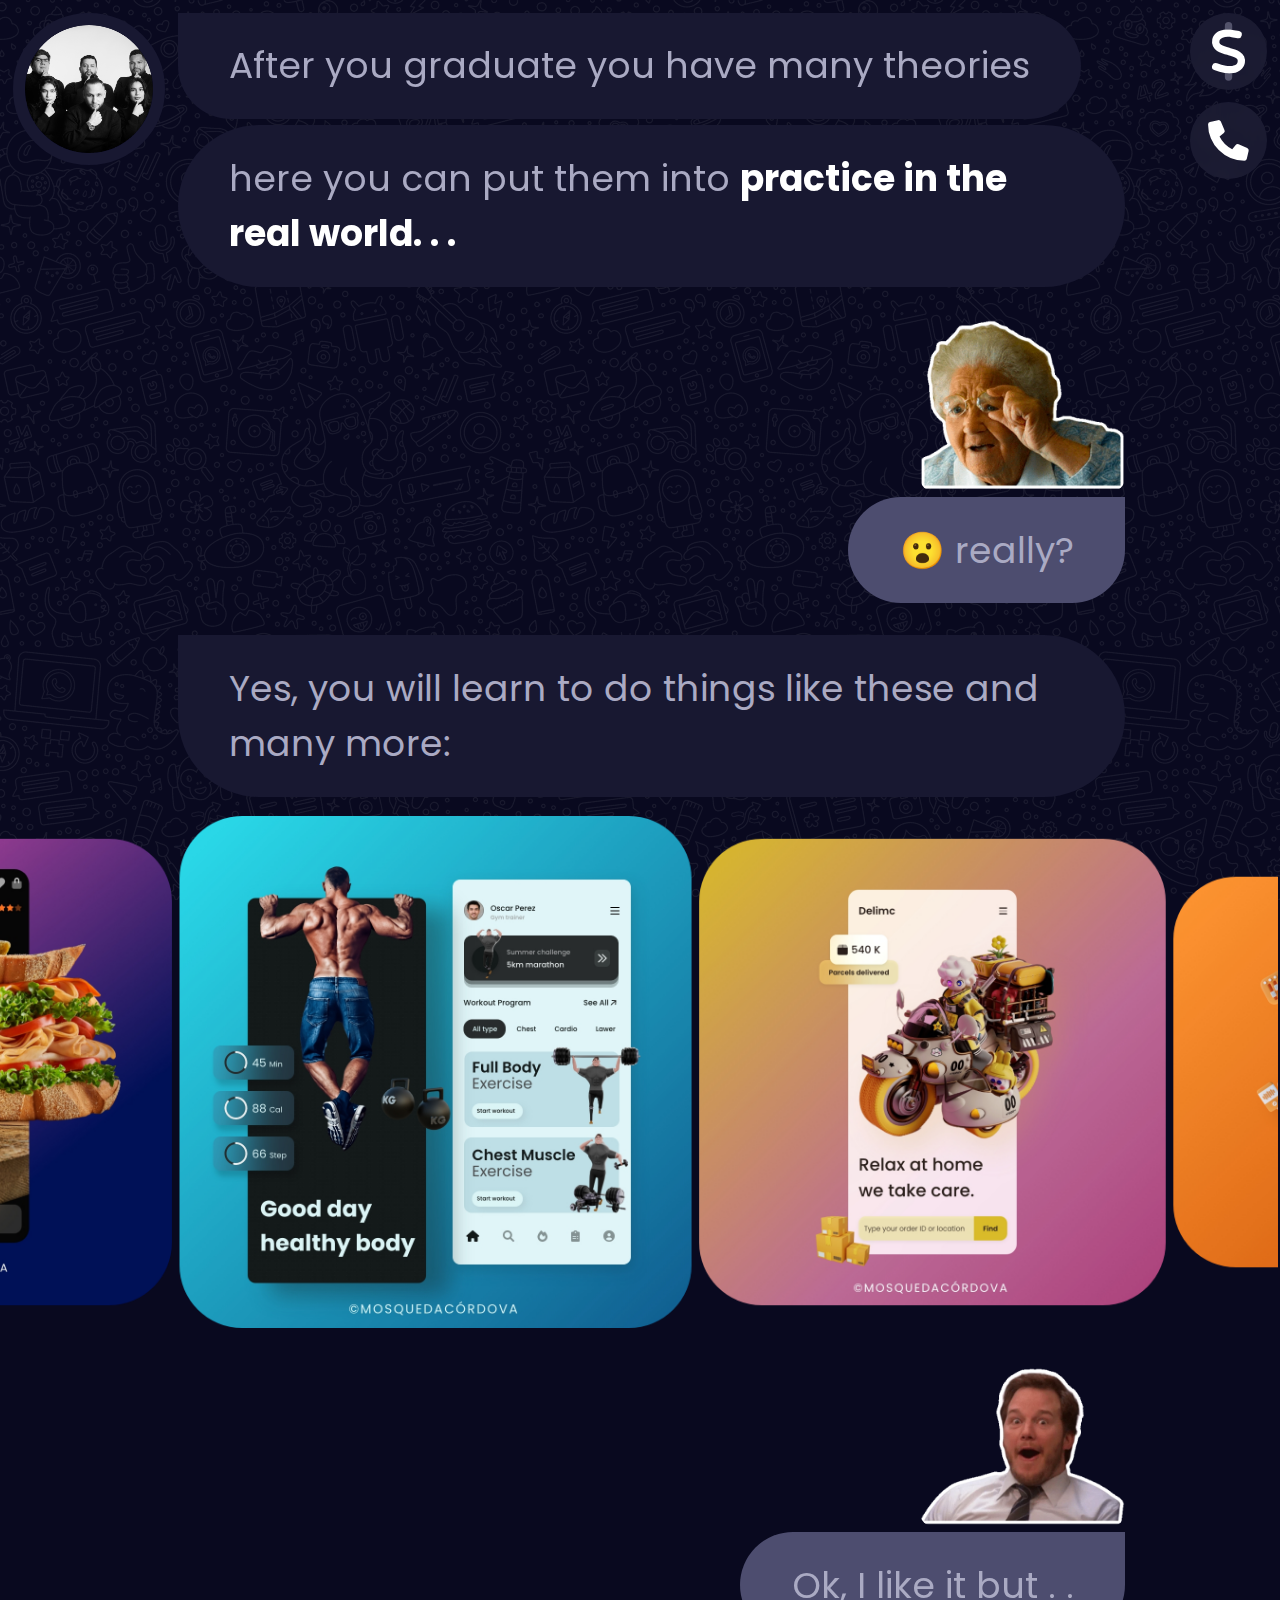
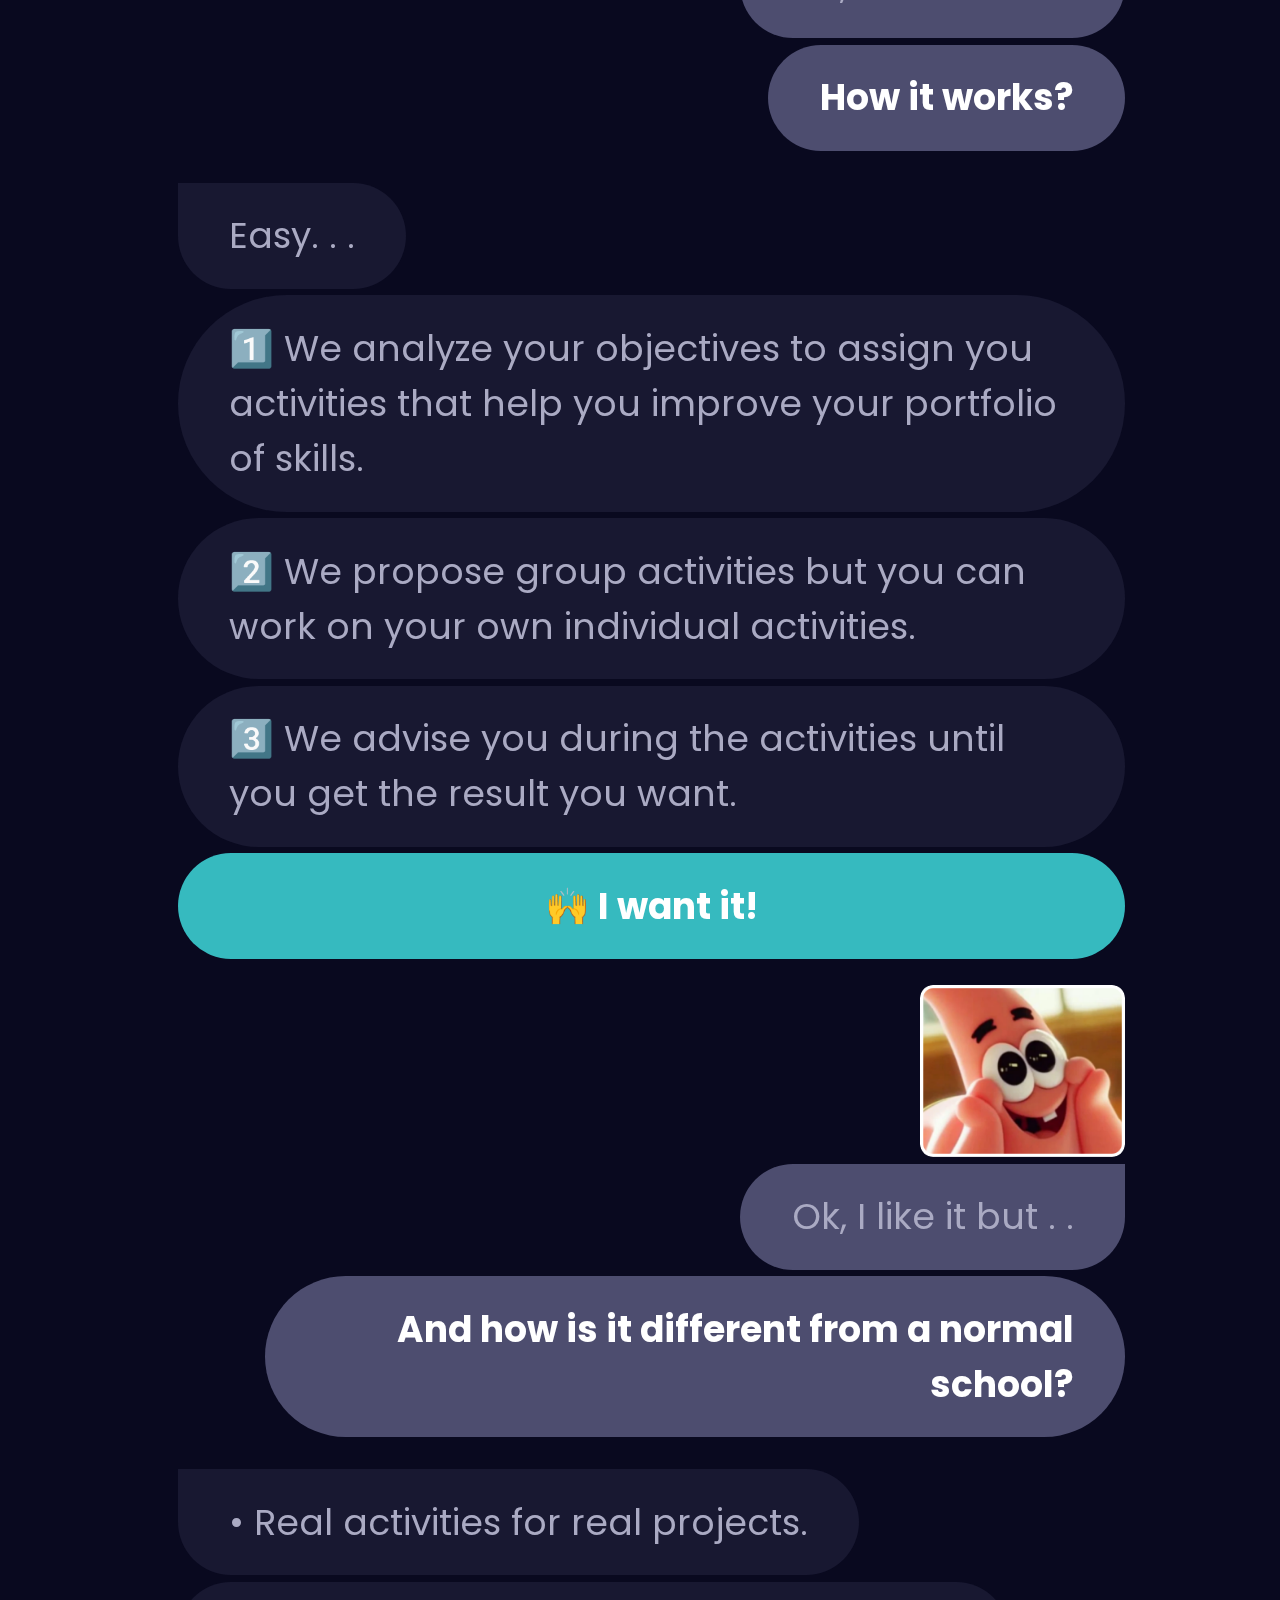
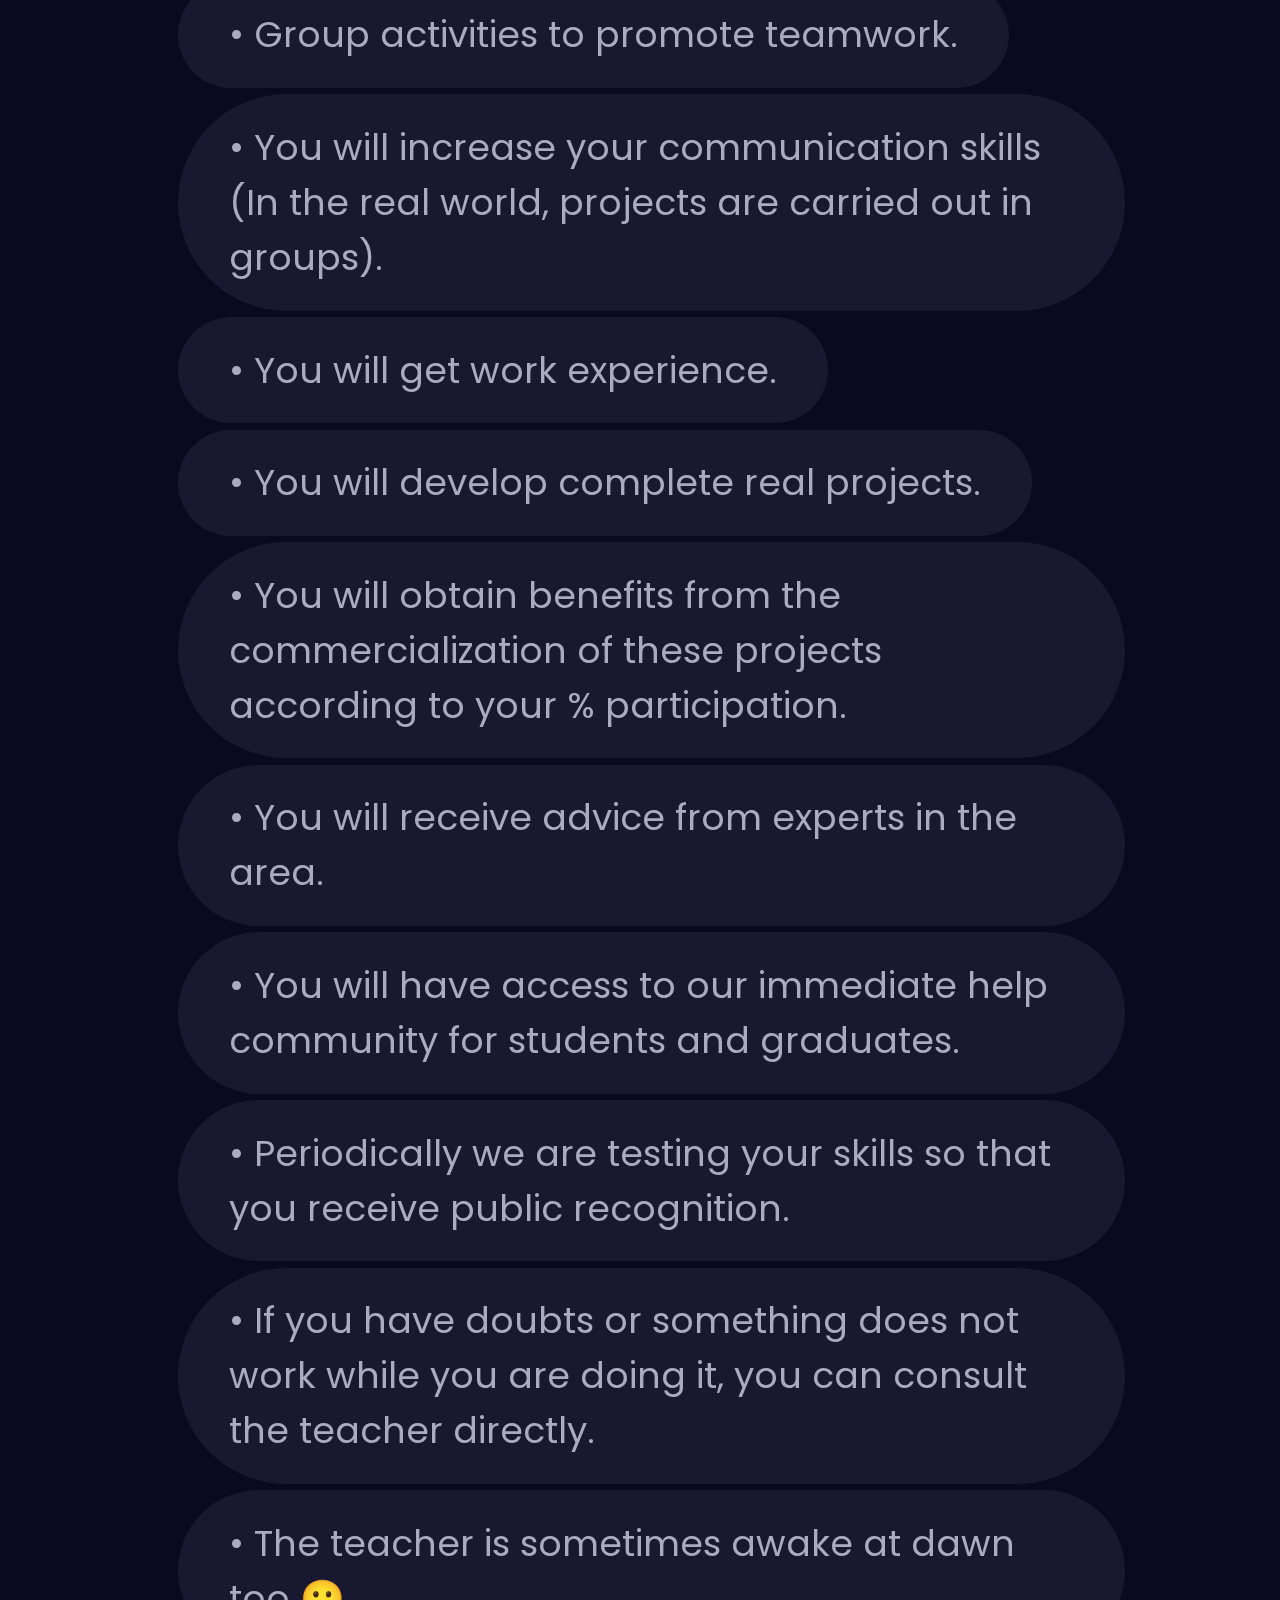
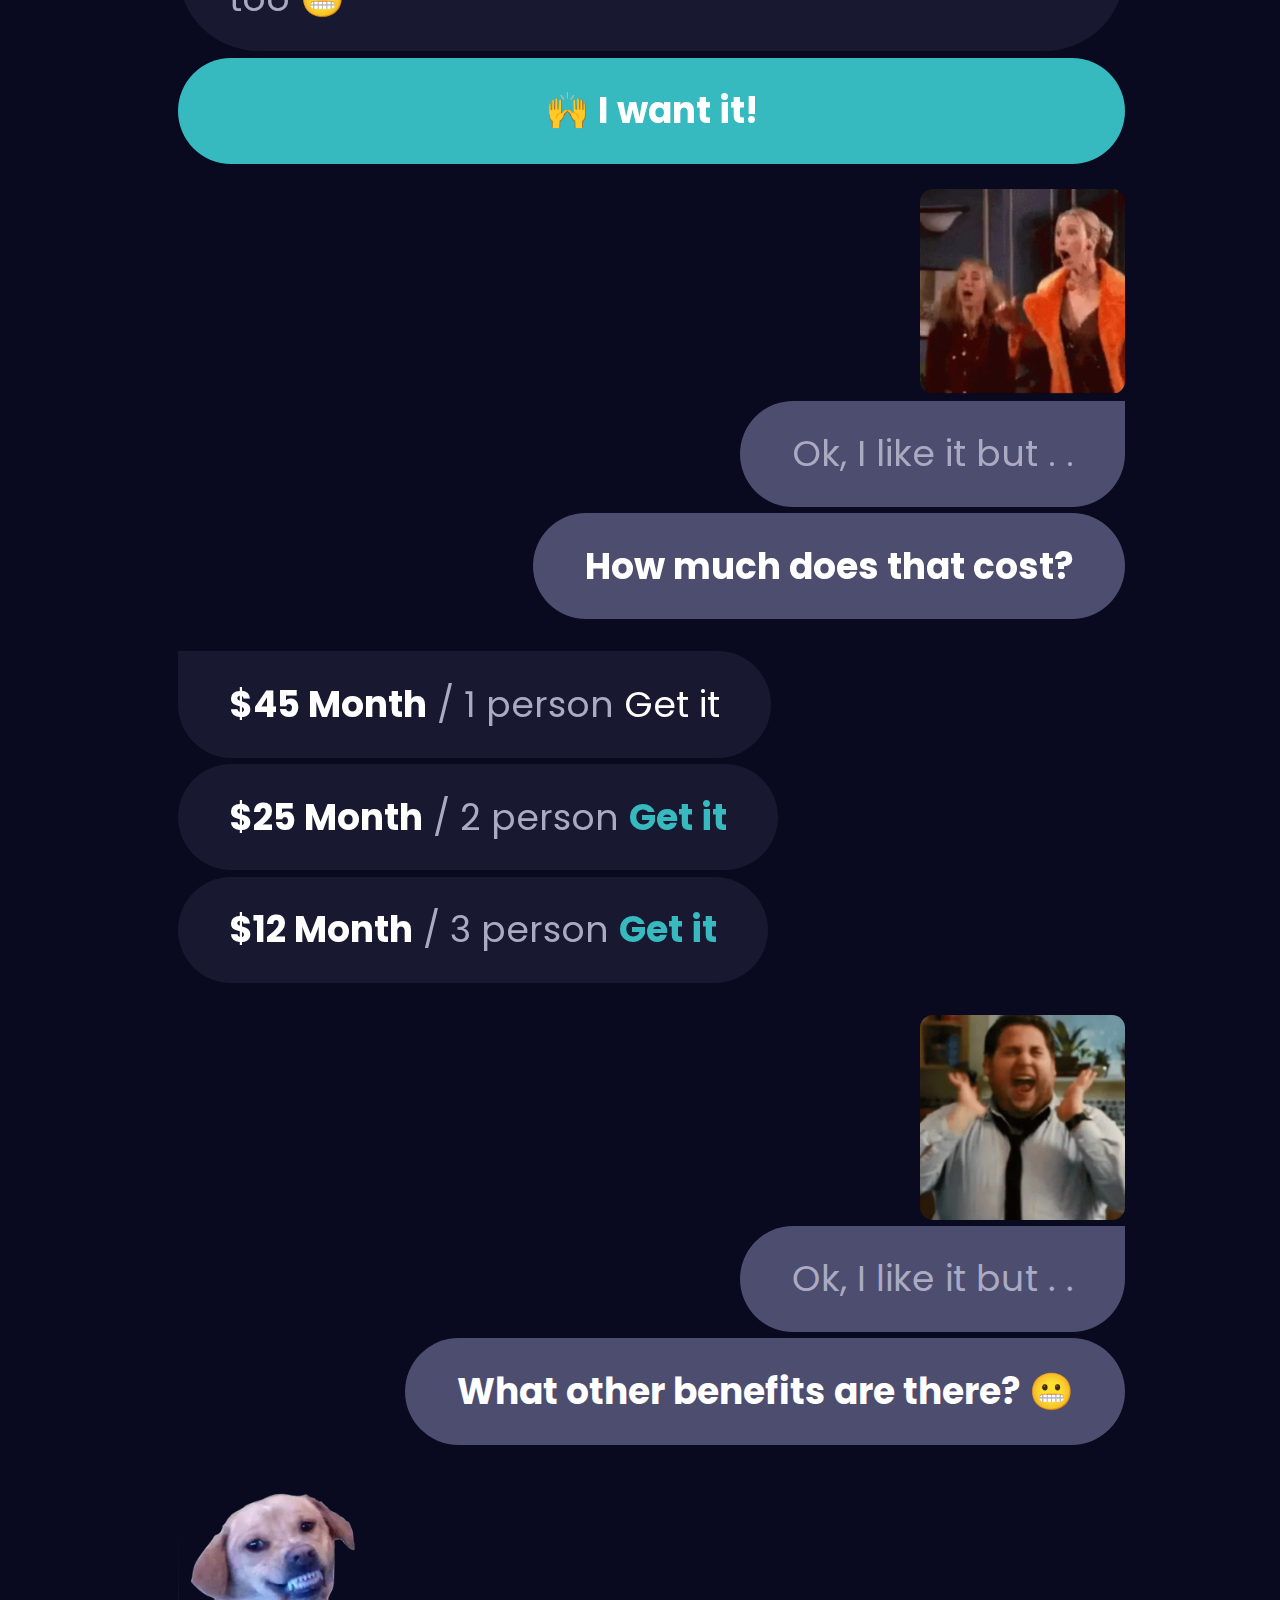
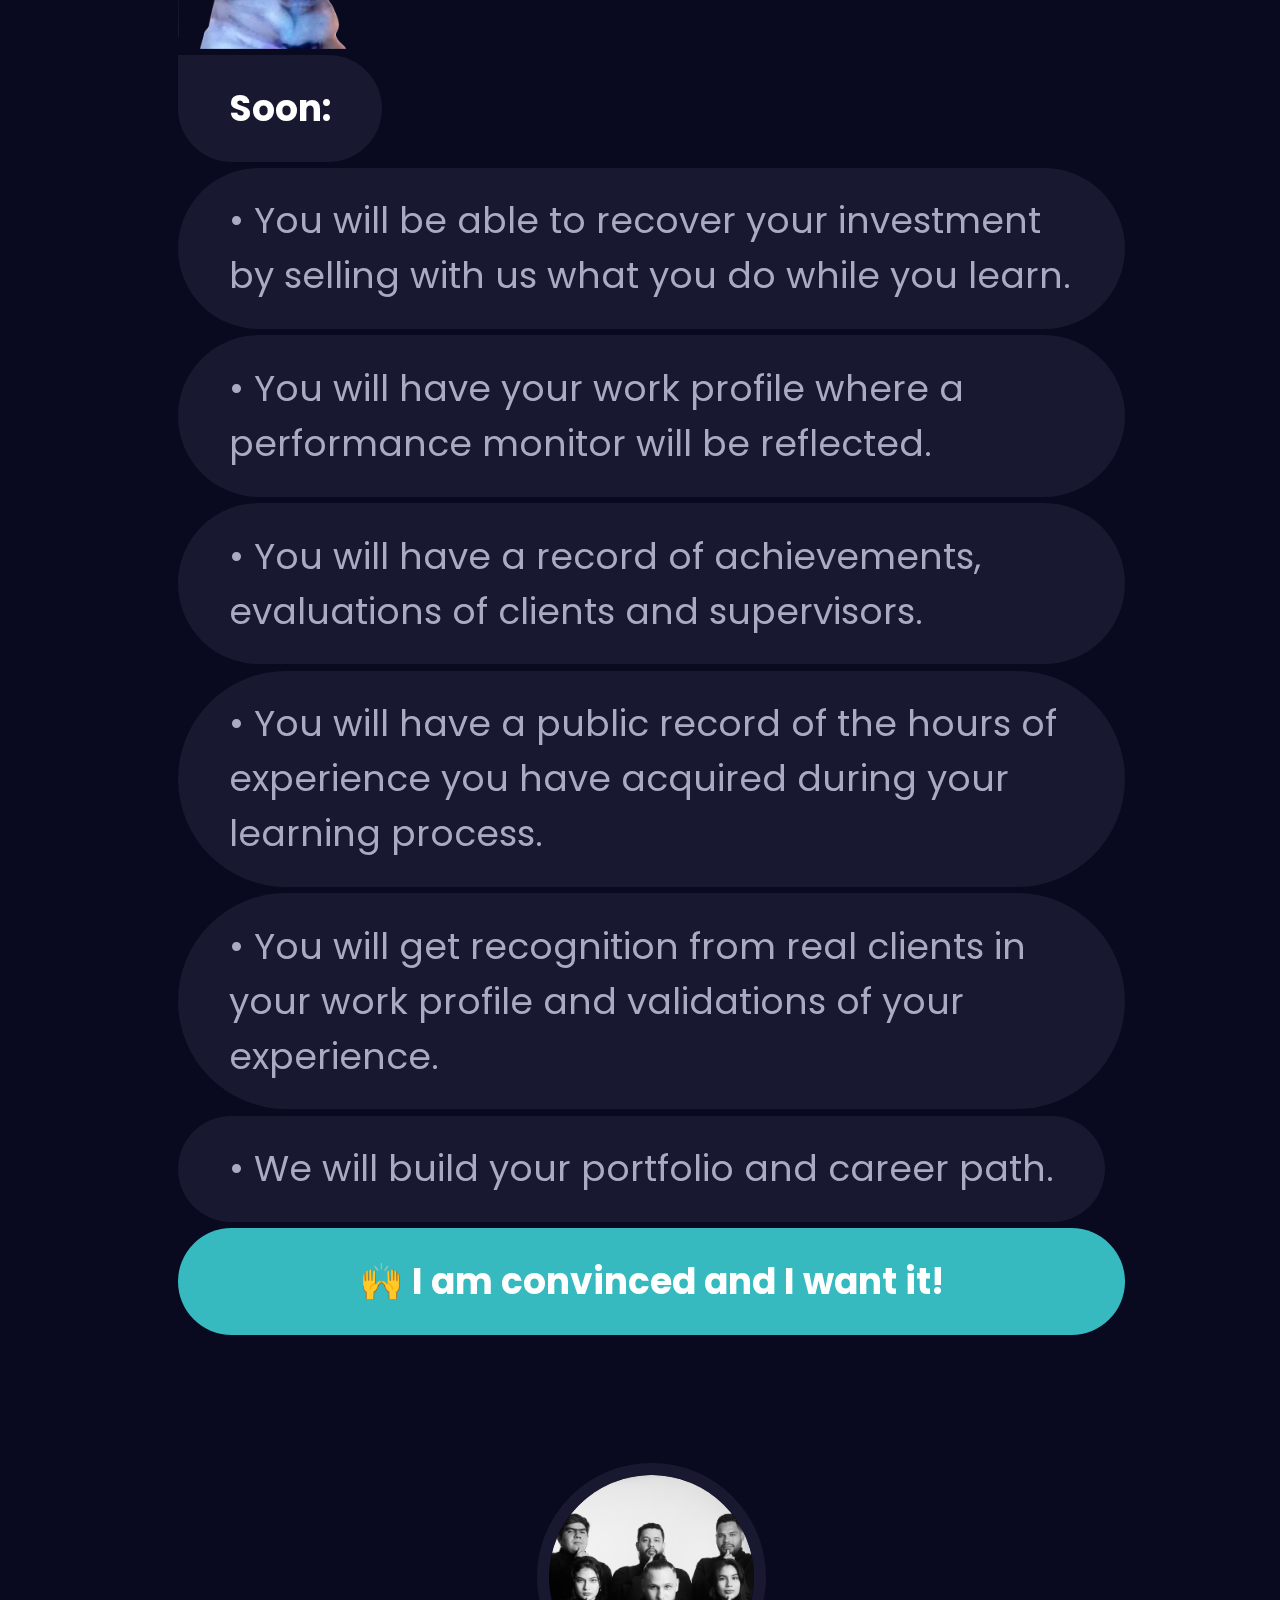
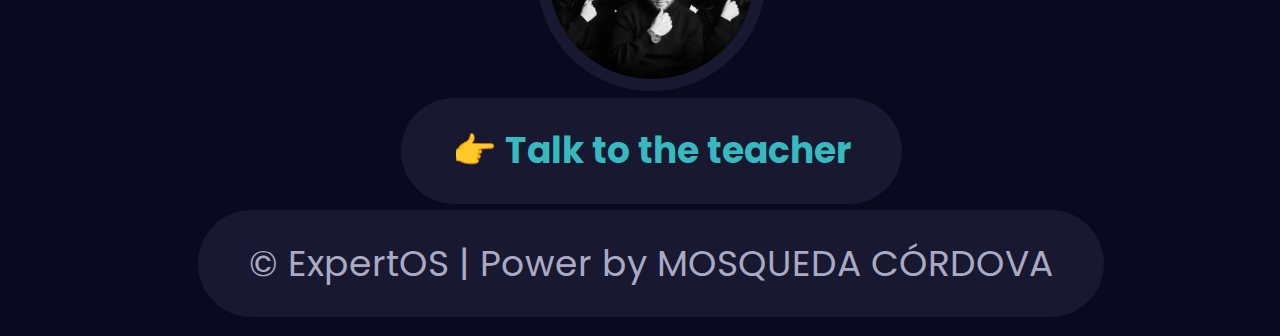
==== public/indexEN.html @ a1073cb6 "Traduccion" ====
<html>
<head>
<meta name="viewport" content="width=device-width,maximum-scale=1">
<meta name="author" content="MOSQUEDA CÓRDOVA">
<meta name="copyright" content="MOSQUEDA CÓRDOVA">
<meta charset="UTF-8">
<title>ExpertOS</title>
<meta name="description" content="We help you gain work experience. . .">
<meta name="keywords" content="work experience, Education">
<meta name="robots" content="index, follow">
<meta name="googlebot" content="index, follow, max-snippet:-1, max-image-preview:large, max-video-preview:-1">
<meta property="og:type" content="website">
<meta property="og:title" content="ExpertOS" />
<meta property="og:url" content="https://exper0s.com" />
<meta property="og:image" content="img/Logo.jpg" />

<link rel="icon" type="image/png" sizes="32x32"  href="img/favicon.png">
<link rel="stylesheet" href="css/style.css" type="text/css" media="all">
<link rel="stylesheet" href="css/tablet.css" type="text/css" media="(min-width: 720px) and (orientation: portrait)">
<link rel="stylesheet" href="css/escritorio.css" type="text/css" media="(orientation: landscape)">
<link href="https://fonts.googleapis.com/css2?family=Poppins:ital,wght@0,400;0,700;1,400&display=swap" rel="stylesheet">
  <!-- Google tag (gtag.js) -->
  <script async src="https://www.googletagmanager.com/gtag/js?id=G-CH3D8NQFL8"></script>
  <script>
    window.dataLayer = window.dataLayer || [];
    function gtag(){dataLayer.push(arguments);}
    gtag('js', new Date());

    gtag('config', 'G-CH3D8NQFL8');
  </script>
</head>
<body >
<!-- testeando revert 6 CACHE The core Firebase JS SDK is always required and must be listed first --> 
<script src="/__/firebase/8.7.0/firebase-app.js"></script>

<!-- TODO: Add SDKs for Firebase products that you want to use
     https://firebase.google.com/docs/web/setup#available-libraries -->
<script src="/__/firebase/8.7.0/firebase-analytics.js"></script>

<!-- Initialize Firebase -->
<script src="/__/firebase/init.js"></script>
<div class="background"></div>
<section class="zona-principal">
  <div class="foto-nosotros">
    <img src="img/nosotros.png">
  </div>
  <section class="menu-principal">
    <a href="#precio">
      <svg xmlns="http://www.w3.org/2000/svg" viewBox="0 0 136 136">
        <g id="Group_56" data-name="Group 56" transform="translate(-2658 1645)">
          <circle id="Ellipse_6" data-name="Ellipse 6" cx="68" cy="68" r="68" transform="translate(2658 -1645)" fill="none"/>
          <g id="dollar-sign" transform="translate(2681.008 -1629)">
            <path id="Path_14" data-name="Path 14" d="M34.844,79.665c-3.713,1.422-5.255,3.433-5.663,5.688a6.762,6.762,0,0,0,.262,4.184,7.012,7.012,0,0,0,2.626,2.722c3.3,2.173,8.34,3.636,14.881,5.4.183.061.386.1.569.162,5.769,1.564,12.838,3.494,18.078,6.967a19.87,19.87,0,0,1,7.231,8.064,19.314,19.314,0,0,1,1.28,11.822c-1.422,7.9-6.906,13.061-13.345,15.742-6.419,2.62-14.28,3.087-22.283,1.889h-.041a86.388,86.388,0,0,1-18.586-5.342,6.511,6.511,0,0,1-3.3-8.592,6.355,6.355,0,0,1,8.4-3.291,77.814,77.814,0,0,0,15.458,4.367c6.5.975,11.842.406,15.458-1.056,3.433-1.4,5-3.433,5.444-5.87a6.757,6.757,0,0,0-.264-4.184,7.079,7.079,0,0,0-2.62-2.722c-3.311-2.173-8.348-3.636-14.889-5.4-.183-.061-.386-.1-.569-.162-5.769-1.564-12.842-3.494-18.086-6.967a19.845,19.845,0,0,1-7.219-8.064,19.593,19.593,0,0,1-1.274-12c1.438-7.9,7.13-12.941,13.815-15.492,6.549-2.5,14.532-2.89,22.494-1.7,2.153.321,8.572,1.355,11.212,2.023a6.641,6.641,0,0,1,4.692,7.9,6.511,6.511,0,0,1-7.9,4.712c-1.889-.67-7.637-1.442-9.913-1.767-6.52-.975-12.106-.488-15.945.975Zm-12.06,4.53L16.39,83.016ZM51.744,72.25l-.955,6.439Z" transform="translate(0 -51.938)" fill="#ffffff"/>
            <path id="Path_15" data-name="Path 15" d="M134.5,0A6.5,6.5,0,0,1,141,6.5v7.248a52.637,52.637,0,0,0-13-.193V6.5A6.5,6.5,0,0,1,134.5,0ZM141,90.716V97.5a6.5,6.5,0,0,1-13,0V90.411A50.98,50.98,0,0,0,141,90.716Z" transform="translate(-89.256)" fill="#aaaac3" opacity="0.4"/>
          </g>
        </g>
      </svg>   
    </a>
    <a href="https://api.whatsapp.com/send?phone=16188470531&text=Hello,%20I%20want%20to%20gain%20work%20experience,%20can%20you%20help%20me?%20thank%20you" target="_blank">
      <svg xmlns="http://www.w3.org/2000/svg" width="136" height="136" viewBox="0 0 136 136">
        <g id="Group_57" data-name="Group 57" transform="translate(-2658 1461)">
          <circle id="Ellipse_7" data-name="Ellipse 7" cx="68" cy="68" r="68" transform="translate(2658 -1461)" fill="none"/>
          <path id="phone" d="M71.884,54.414,68.614,68.588a4.37,4.37,0,0,1-4.283,3.406A64.4,64.4,0,0,1,0,7.659,4.368,4.368,0,0,1,3.406,3.377L17.58.107a4.413,4.413,0,0,1,5.031,2.548l6.542,15.257a4.4,4.4,0,0,1-1.263,5.126l-7.571,6.079A49.168,49.168,0,0,0,42.748,51.545l6.2-7.565a4.374,4.374,0,0,1,5.128-1.262l15.257,6.54A4.8,4.8,0,0,1,71.884,54.414Z" transform="translate(2689.999 -1428.994)" fill="#ffffff"/>
        </g>
      </svg>         
    </a>
  </section>
  <section class="zona-msj">
    <div class="mis-msjs">
      <div class="primer-msj">
        After you graduate you have many theories
      </div>
      <div class="msj">
        here you can put them into <b>practice in the real world. . .</b>
      </div>
    </div>
    <div class="tus-msjs">
      <img src="img/ST NTC.png"><br>
      <div class="primer-msj">
        😮 really?
      </div>
    </div>
    <div class="mis-msjs">
      <div class="primer-msj">
        Yes, you will learn to do things like these and many more:
      </div>
    </div>
    <div class="ejemplos">
      <img src="img/ejemplos.png">
    </div>
    <div class="tus-msjs">
      <img src="img/ST Sorprendido.png"><br>
      <div class="primer-msj">
        Ok, I like it but . .
      </div><br>
      <div class="msj">
        <b>How it works?</b>
      </div>
    </div>
    <div class="mis-msjs">
      <div class="primer-msj">
        Easy. . .
      </div>
      <div class="msj">
        1️⃣ We analyze your objectives to assign you activities that help you improve your portfolio of skills.
      </div>
      <div class="msj">
        2️⃣ We propose group activities but you can work on your own individual activities.
      </div>
      <div class="msj">
        3️⃣ We advise you during the activities until you get the result you want.
      </div>
      <a href="https://www.paypal.com/webapps/billing/plans/subscribe?plan_id=P-8BP80400P8922403UMP7EPZQ" target="_blank" class="btn">
        🙌 I want it!
      </a>
    </div>
    <div class="tus-msjs">
      <img src="img/ST Encantado.png"><br>
      <div class="primer-msj">
        Ok, I like it but . .
      </div><br>
      <div class="msj">
        <b>And how is it different from a normal school?</b>
      </div>
    </div>
    <div class="mis-msjs">
      <div class="primer-msj">
        • Real activities for real projects.
      </div>
      <div class="msj">
        • Group activities to promote teamwork.
      </div>
      <div class="msj">
        • You will increase your communication skills (In the real world, projects are carried out in groups).
      </div>
      <div class="msj">
        • You will get work experience.
      </div>
      <div class="msj">
        • You will develop complete real projects.
      </div>
      <div class="msj">
        • You will obtain benefits from the commercialization of these projects according to your % participation.
      </div>
      <div class="msj">
        • You will receive advice from experts in the area.
      </div>
      <div class="msj">
        • You will have access to our immediate help community for students and graduates.
      </div>
      <div class="msj">
        • Periodically we are testing your skills so that you receive public recognition.
      </div>
      <div class="msj">
        • If you have doubts or something does not work while you are doing it, you can consult the teacher directly.
      </div>
      <div class="msj">
        • The teacher is sometimes awake at dawn too 😬
      </div>
      <a href="https://www.paypal.com/webapps/billing/plans/subscribe?plan_id=P-8BP80400P8922403UMP7EPZQ" target="_blank" class="btn">
        🙌 I want it!
      </a>
    </div>
    <div class="tus-msjs">
      <img src="img/ST Muy Feliz.webp"><br>
      <div class="primer-msj">
        Ok, I like it but . .
      </div><br>
      <div class="msj">
        <b>How much does that cost?</b>
      </div>
    </div>
    <div class="mis-msjs" id="precio">
      <div class="primer-msj">
        <b>$45 Month</b> / 1 person <a href="https://www.paypal.com/webapps/billing/plans/subscribe?plan_id=P-8BP80400P8922403UMP7EPZQ" target="_blank">Get it</a>
      </div>
      <div class="msj">
        <b>$25 Month</b> / 2 person <a href="https://api.whatsapp.com/send?phone=16188470531&text=Hello,%20I%20want%20to%20get%20work%20experience%20for%20two%20people,%20can%20you%20help%20me?%20thank%20you" target="_blank">Get it</a>
      </div>
      <div class="msj">
        <b>$12 Month</b> / 3 person <a href="https://api.whatsapp.com/send?phone=16188470531&text=Hello,%20I%20want%20to%20get%20work%20experience%20for%20three%20people,%20can%20you%20help%20me?%20thank%20you" target="_blank">Get it</a>
      </div>
    </div>
    <div class="tus-msjs">
      <img src="img/ST Super Feliz.webp"><br>
      <div class="primer-msj">
        Ok, I like it but . .
      </div><br>
      <div class="msj">
        <b>What other benefits are there? 😬</b>
      </div>
    </div>
    <div class="mis-msjs">
      <img src="img/ST Sarcastico.png"><br>
      <div class="primer-msj">
        <b>Soon:</b>
      </div>
      <div class="msj">
        • You will be able to recover your investment by selling with us what you do while you learn.
      </div><br>
      <div class="msj">
        • You will have your work profile where a performance monitor will be reflected.
      </div>
      <div class="msj">
        • You will have a record of achievements, evaluations of clients and supervisors.
      </div>
      <div class="msj">
        • You will have a public record of the hours of experience you have acquired during your learning process.
      </div>
      <div class="msj">
        • You will get recognition from real clients in your work profile and validations of your experience.
      </div>
      <div class="msj">
        • We will build your portfolio and career path.
      </div>
      
      <a href="https://www.paypal.com/webapps/billing/plans/subscribe?plan_id=P-8BP80400P8922403UMP7EPZQ" target="_blank" class="btn">
        🙌 I am convinced and I want it!
      </a>
    </div>
    <div class="mis-msjs pie">
      <img src="img/nosotros.png"><br>
      <div class="msj">
        <a href="https://api.whatsapp.com/send?phone=16188470531&text=Hello,%20I%20want%20to%20gain%20work%20experience,%20can%20you%20help%20me?%20thank%20you" target="_blank">👉 Talk to the teacher</a>
      </div>
      <br>
      <div class="msj">
        © ExpertOS | Power by MOSQUEDA CÓRDOVA
      </div>
      
    </div>
  </section>
</section>
<script src="assets/js/translate.js" type="text/javascript"></script>
</body>
</html>
---- public/css/style.css ----
html,body{
    margin:0;font-family: 'Poppins', sans-serif;
    position:relative;
    font-size:2.6vh;
}
  a:link, a:visited, a:hover, a:active{text-decoration:none;color: #fff;}
  h3,p{
    margin: 0;
  }
  body{
    background-color: #09091F;
    padding: 1vw;
    overflow-x: hidden;
  }
.background{
    background-image: url(../img/backws.webp);
    opacity: 0.07;
    position: fixed;
    width: 100%;
    height: 100%;
    z-index: 0;
    left: 0;
    top: 0;
}
.zona-principal{
  position: relative;
}
.foto-nosotros{
  display: none;
}
.menu-principal{
  width: 36vw;
  position: fixed;
  left: 32vw;
  display: flex;
  justify-content:space-between;
  bottom: 4vw;
  z-index: 999;
}
.menu-principal a{
  background-color: rgba(170, 170, 195, 0.1);
  backdrop-filter: blur(10px);
  -webkit-backdrop-filter: blur(10px);
  display: flex;
  border-radius: 100%;
  margin-bottom: 1vw;
}
.menu-principal svg{
  width:16vw;
  height:16vw;
}
.zona-msj{
  width: 98vw;
  color:#AAAAC3;
}
.zona-msj .ejemplos{
  margin-top: 1vw;
  width: 100vw;
  height: 60vw;
  position: relative;
  overflow: hidden;
  margin-left: -1vw;
}
.zona-msj .ejemplos img{
  height: 100%;
  position: absolute;
  left: -82%;
}
.zona-msj b{
  color: #fff;
}
.mis-msjs .msj,.mis-msjs .primer-msj{
  display: inline-block;
  background: #181831;
  max-width: 90vw;
  margin-bottom: 1vw;
  padding: 2vw 4vw;
}
.mis-msjs .primer-msj{
  border-radius: 0px 5vw 5vw 5vw;
}
.tus-msjs{
  margin: 2vw 0;
  text-align: right;
}
.tus-msjs div{
  display: inline-block;
  background: #4D4D6F;
  max-width: 80%;
  margin-bottom: 1vw;
  padding: 2vw 4vw;
  text-align: right;
}
.tus-msjs .primer-msj{
  border-radius: 5vw 0vw 5vw 5vw;
}
.msj,.btn{
  border-radius: 5vw;
}
.msj a{
  font-weight: bold;
  color: #36BABF;
}
.zona-msj .mis-msjs img,.zona-msj .tus-msjs img{
  margin-bottom: 1vw;
  width: 32vw;
  border-radius: 2vw;
}
.btn{
  display: block;
  margin-bottom: 0.5vw;
  padding: 2vw 4vw;
  background-color: #36BABF;
  color: #fff;
  font-weight: bold;
  text-align: center;
 }
.pie{
  margin-top: 10vw;
  text-align: center;
  margin-bottom: 20vw;
}
.pie img{
  border: 1vw solid #181831;
  border-radius: 100% !important;
}
---- public/css/escritorio.css ----
html,body{
  font-size:4vh;
}
.zona-principal{
  display: flex;
}
.foto-nosotros{
  display: block;
  margin-right: 1vw;
}
.foto-nosotros img{
  border: 1vw solid #181831;
  border-radius: 100%;
  width: 10vw;
}
.menu-principal{
  width: 10vw;
  left: auto;
  right: 1vw;
  display: block;
  bottom: auto;
}
.menu-principal a{
  background-color: rgba(170, 170, 195, 0.1);
  backdrop-filter: blur(10px);
  -webkit-backdrop-filter: blur(10px);
  display: flex;
  border-radius: 100%;
  margin-bottom: 1vw;
  width: 6vw;
  float: right;
}
.menu-principal svg{
  width:6vw;
  height:6vw;
}
.zona-msj{
  width: 74vw;
}
.mis-msjs .msj,.mis-msjs .primer-msj{
  display: inline-block;
  background: #181831;
  max-width: 90%;
  margin-bottom: 0.5vw;
  padding: 2vw 4vw;
}

.zona-msj .ejemplos{
  margin-top: 1vw;
  width: 100vw;
  height: 40vw;
  position: relative;
  overflow: hidden;
  margin-left: -1vw;
  margin-left: -14vw;
}
.zona-msj .ejemplos img{
  height: 100%;
  position: absolute;
  left: -54%;
}
.mis-msjs .msj,.mis-msjs .primer-msj{
  margin-bottom: 0.5vw;
}
.zona-msj .mis-msjs img,.zona-msj .tus-msjs img{
  margin-bottom: 0.5vw;
  width: 16vw;
  border-radius: 1vw;
}
.tus-msjs div{
  margin-bottom: 0.5vw;
}
.msj,.btn{
  border-radius: 10vw;
}
.mis-msjs .primer-msj{
  border-radius: 0px 10vw 10vw 10vw;
}
.tus-msjs .primer-msj{
  border-radius: 10vw 0vw 10vw 10vw;
}
.pie{
  margin-bottom: auto;
}
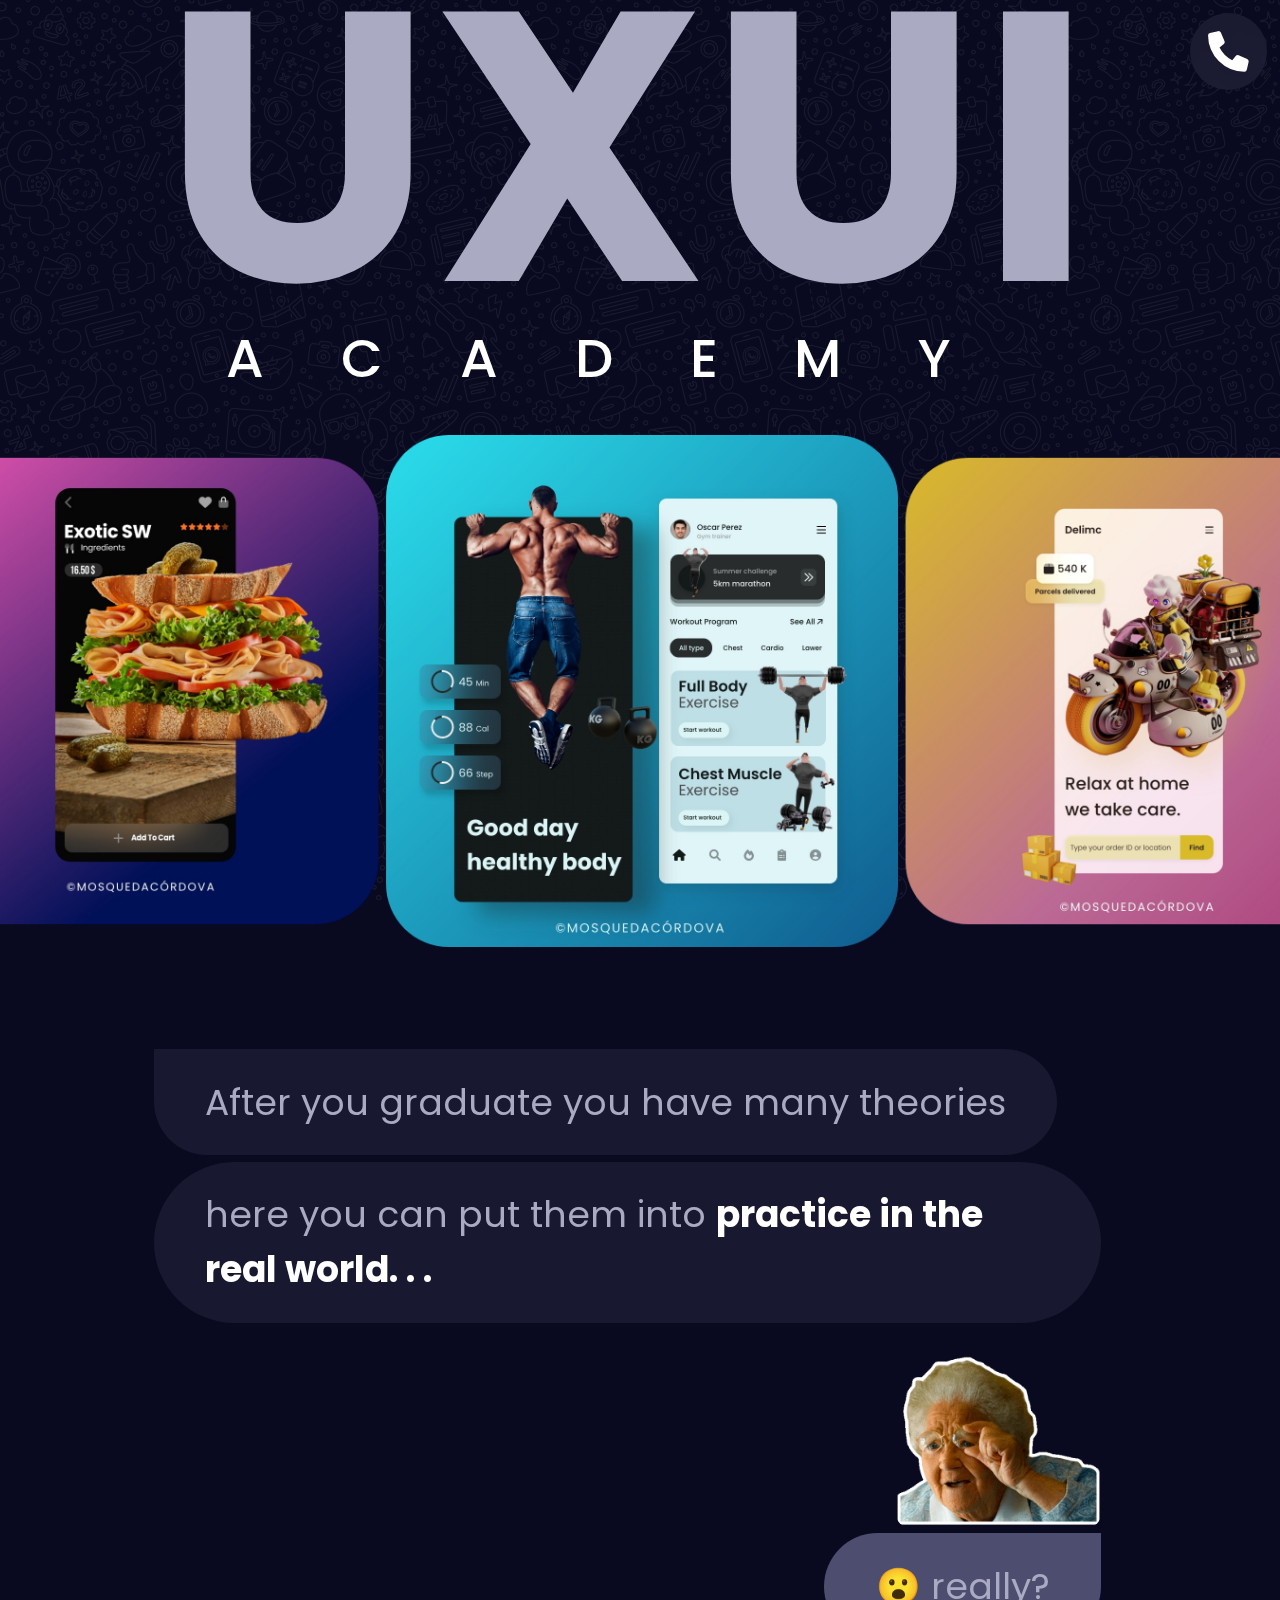
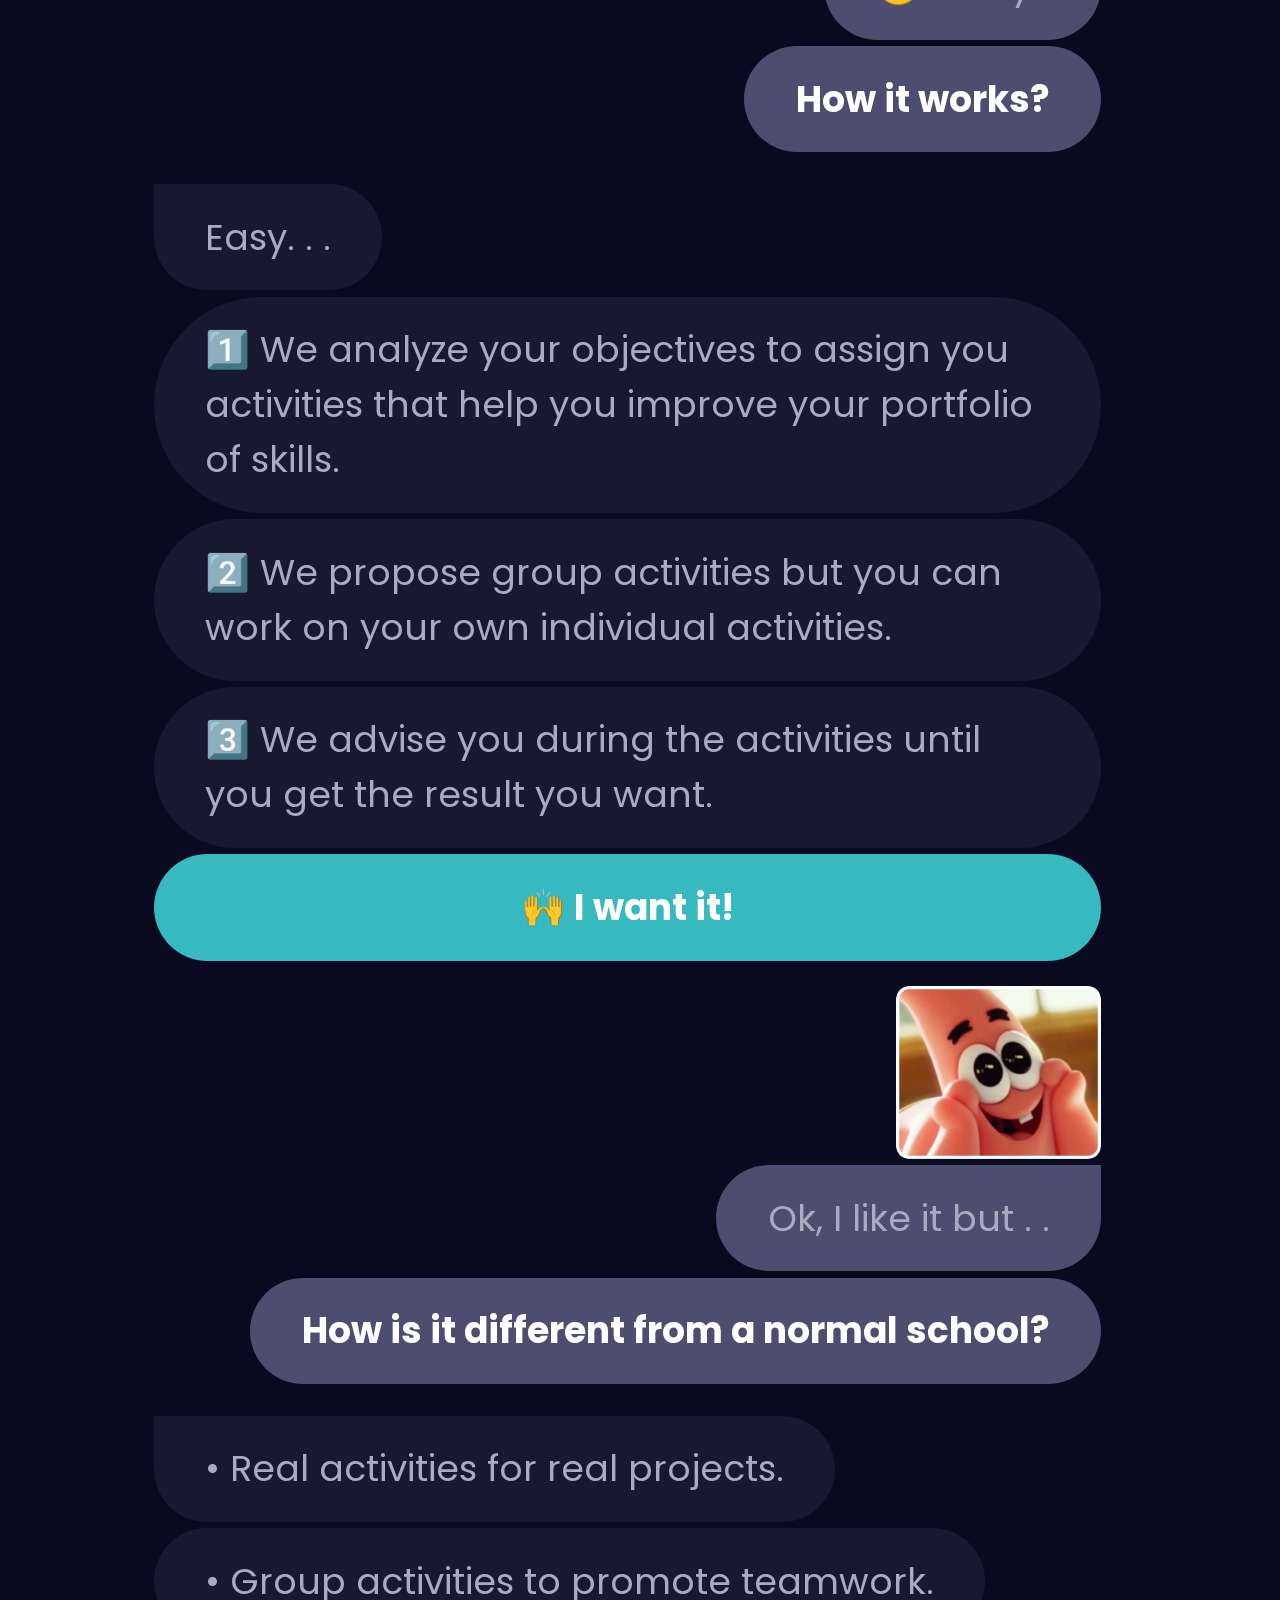
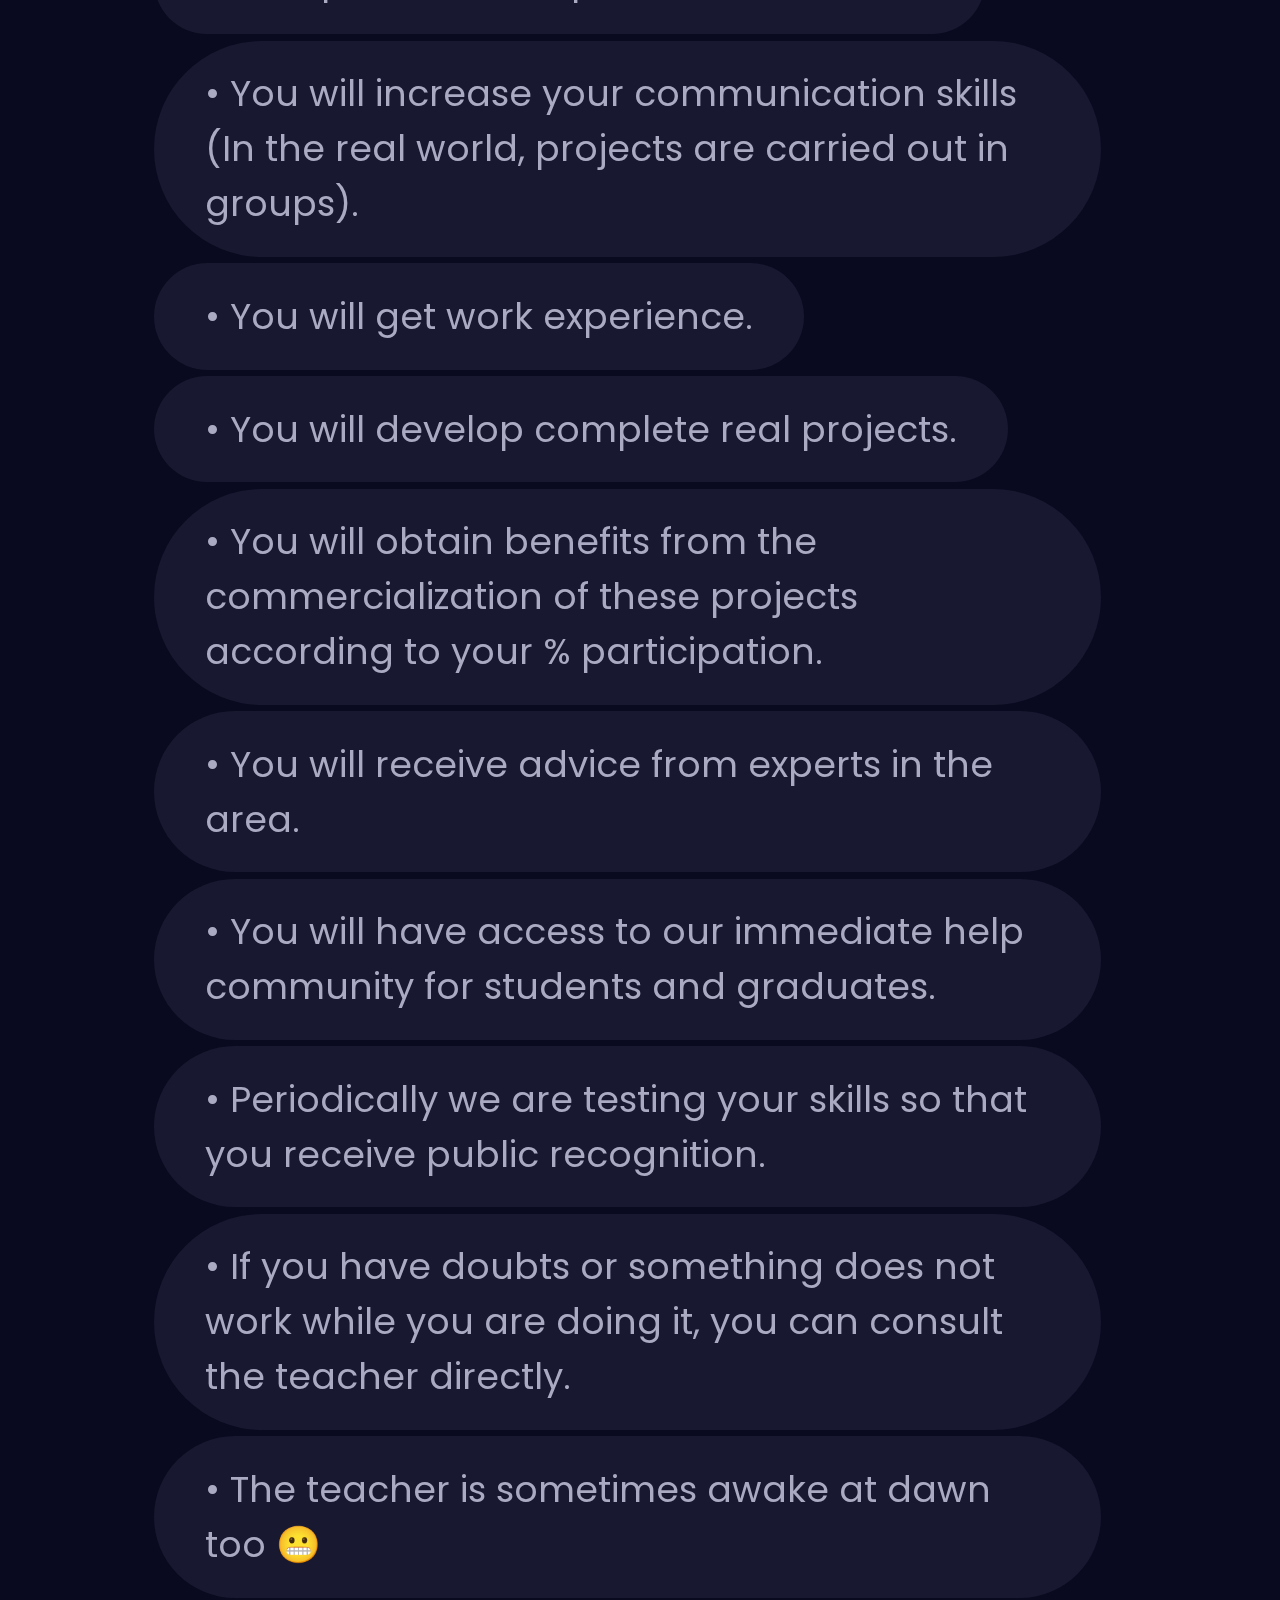
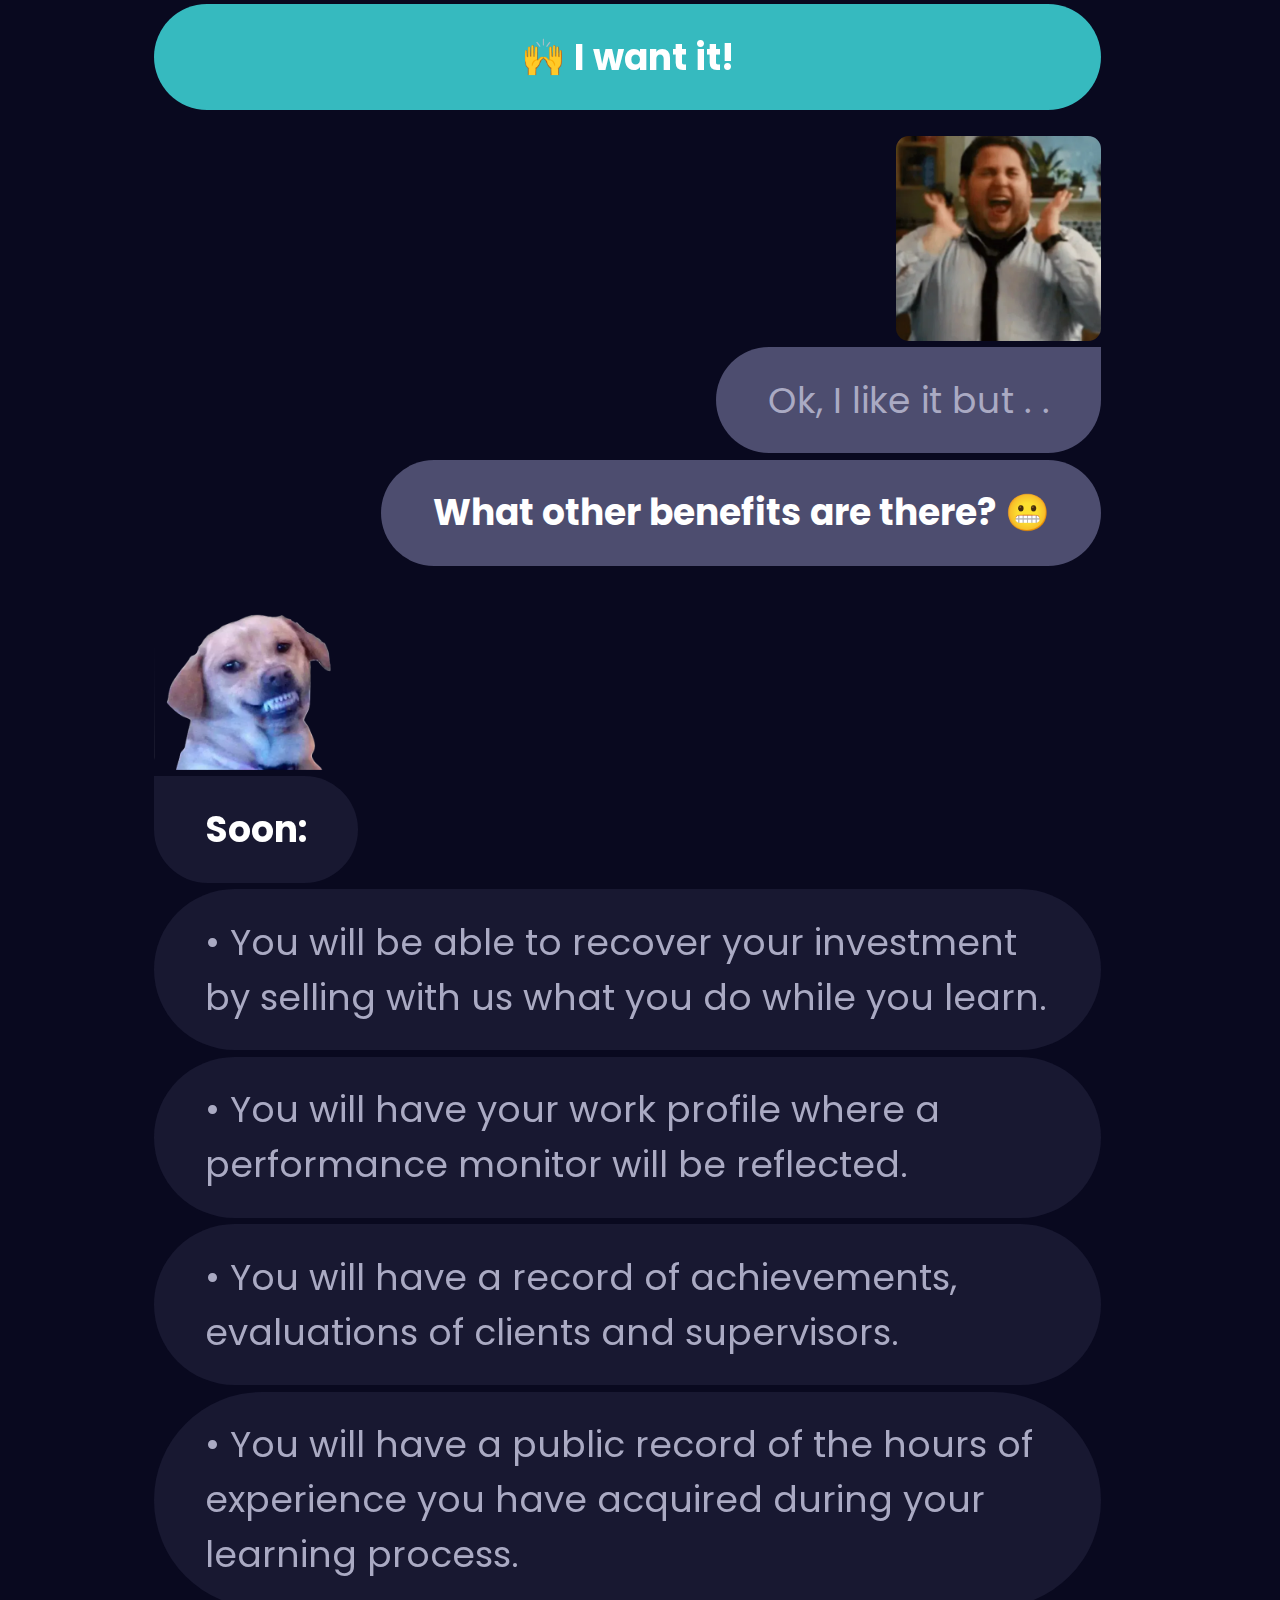
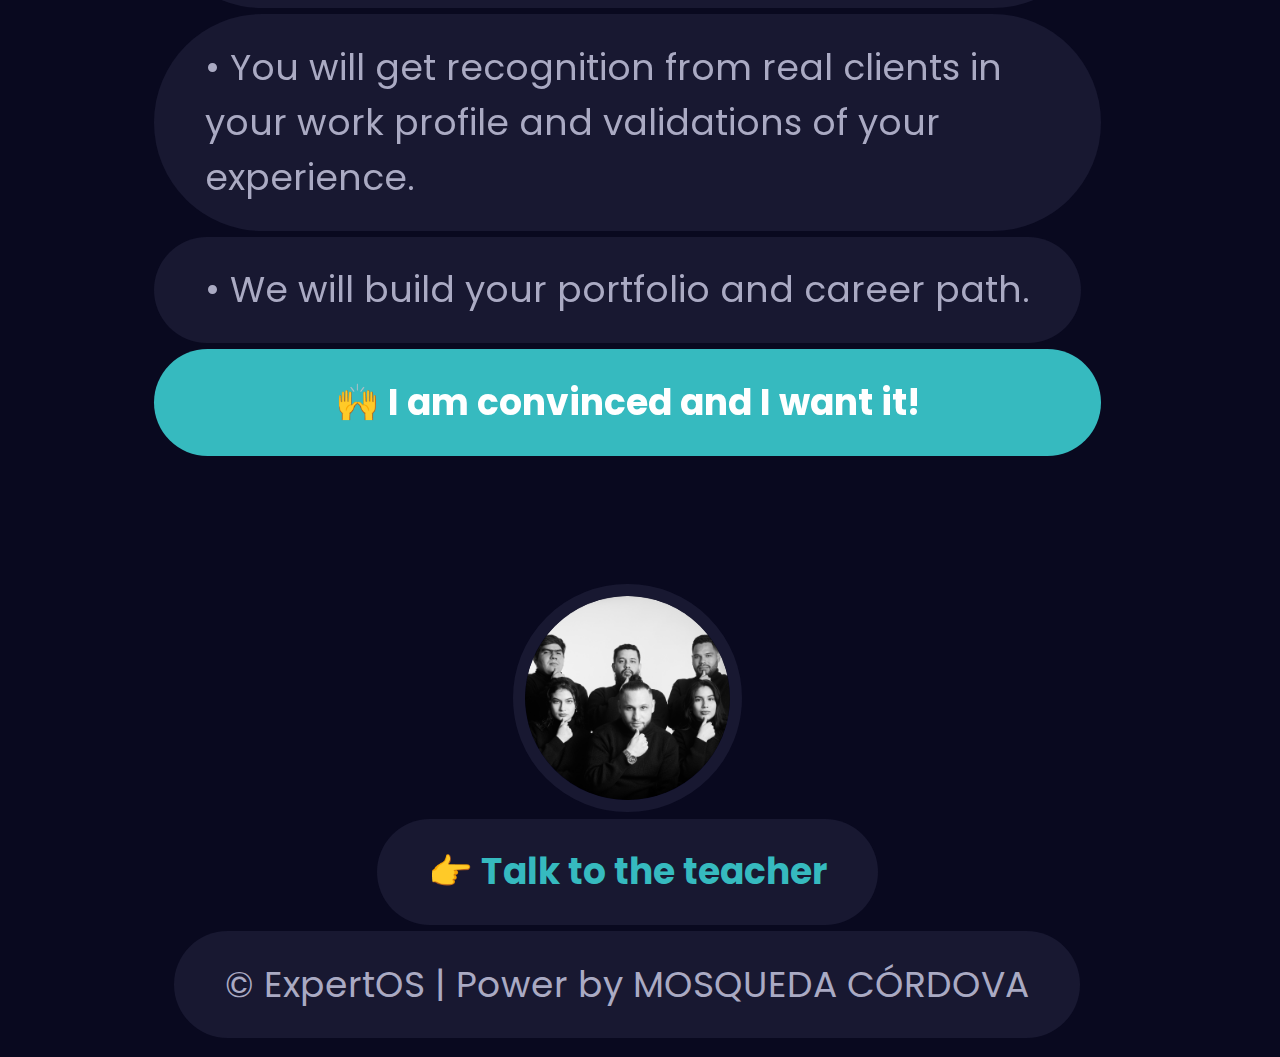
==== commit fec17f1a: "Con titulo y sin precio" ====
--- a/public/indexEN.html
+++ b/public/indexEN.html
@@ -42,10 +42,9 @@
 <div class="background"></div>
 <section class="zona-principal">
   <div class="foto-nosotros">
-    <img src="img/nosotros.png">
   </div>
   <section class="menu-principal">
-    <a href="#precio">
+    <a href="#precio" class="none">
       <svg xmlns="http://www.w3.org/2000/svg" viewBox="0 0 136 136">
         <g id="Group_56" data-name="Group 56" transform="translate(-2658 1645)">
           <circle id="Ellipse_6" data-name="Ellipse 6" cx="68" cy="68" r="68" transform="translate(2658 -1645)" fill="none"/>
@@ -66,6 +65,11 @@
     </a>
   </section>
   <section class="zona-msj">
+    <h1>UXUI</h1>
+    <h2>ACADEMY</h2>
+    <div class="ejemplos">
+      <img src="img/ejemplos.png">
+    </div>
     <div class="mis-msjs">
       <div class="primer-msj">
         After you graduate you have many theories
@@ -78,25 +82,12 @@
       <img src="img/ST NTC.png"><br>
       <div class="primer-msj">
         😮 really?
-      </div>
-    </div>
-    <div class="mis-msjs">
-      <div class="primer-msj">
-        Yes, you will learn to do things like these and many more:
-      </div>
-    </div>
-    <div class="ejemplos">
-      <img src="img/ejemplos.png">
-    </div>
-    <div class="tus-msjs">
-      <img src="img/ST Sorprendido.png"><br>
-      <div class="primer-msj">
-        Ok, I like it but . .
       </div><br>
       <div class="msj">
         <b>How it works?</b>
       </div>
     </div>
+
     <div class="mis-msjs">
       <div class="primer-msj">
         Easy. . .
@@ -110,7 +101,7 @@
       <div class="msj">
         3️⃣ We advise you during the activities until you get the result you want.
       </div>
-      <a href="https://www.paypal.com/webapps/billing/plans/subscribe?plan_id=P-8BP80400P8922403UMP7EPZQ" target="_blank" class="btn">
+      <a href="https://api.whatsapp.com/send?phone=16188470531&text=Hello,%20I%20want%20to%20gain%20work%20experience,%20can%20you%20help%20me?%20thank%20you" target="_blank" class="btn">
         🙌 I want it!
       </a>
     </div>
@@ -120,7 +111,7 @@
         Ok, I like it but . .
       </div><br>
       <div class="msj">
-        <b>And how is it different from a normal school?</b>
+        <b>How is it different from a normal school?</b>
       </div>
     </div>
     <div class="mis-msjs">
@@ -157,11 +148,11 @@
       <div class="msj">
         • The teacher is sometimes awake at dawn too 😬
       </div>
-      <a href="https://www.paypal.com/webapps/billing/plans/subscribe?plan_id=P-8BP80400P8922403UMP7EPZQ" target="_blank" class="btn">
+      <a href="https://api.whatsapp.com/send?phone=16188470531&text=Hello,%20I%20want%20to%20gain%20work%20experience,%20can%20you%20help%20me?%20thank%20you" target="_blank" class="btn">
         🙌 I want it!
       </a>
     </div>
-    <div class="tus-msjs">
+    <div class="tus-msjs none">
       <img src="img/ST Muy Feliz.webp"><br>
       <div class="primer-msj">
         Ok, I like it but . .
@@ -170,9 +161,9 @@
         <b>How much does that cost?</b>
       </div>
     </div>
-    <div class="mis-msjs" id="precio">
-      <div class="primer-msj">
-        <b>$45 Month</b> / 1 person <a href="https://www.paypal.com/webapps/billing/plans/subscribe?plan_id=P-8BP80400P8922403UMP7EPZQ" target="_blank">Get it</a>
+    <div class="mis-msjs none" id="precio">
+      <div class="primer-msj">
+        <b>$45 Month</b> / 1 person <a href="https://api.whatsapp.com/send?phone=16188470531&text=Hello,%20I%20want%20to%20gain%20work%20experience,%20can%20you%20help%20me?%20thank%20you" target="_blank">Get it</a>
       </div>
       <div class="msj">
         <b>$25 Month</b> / 2 person <a href="https://api.whatsapp.com/send?phone=16188470531&text=Hello,%20I%20want%20to%20get%20work%20experience%20for%20two%20people,%20can%20you%20help%20me?%20thank%20you" target="_blank">Get it</a>
@@ -214,7 +205,7 @@
         • We will build your portfolio and career path.
       </div>
       
-      <a href="https://www.paypal.com/webapps/billing/plans/subscribe?plan_id=P-8BP80400P8922403UMP7EPZQ" target="_blank" class="btn">
+      <a href="https://api.whatsapp.com/send?phone=16188470531&text=Hello,%20I%20want%20to%20gain%20work%20experience,%20can%20you%20help%20me?%20thank%20you" target="_blank" class="btn">
         🙌 I am convinced and I want it!
       </a>
     </div>
--- a/public/css/style.css
+++ b/public/css/style.css
@@ -12,6 +12,23 @@
     padding: 1vw;
     overflow-x: hidden;
   }
+h1,h2{
+  text-align: center;
+  margin: 0;
+}
+h1{
+  font-size: 40vw;
+  line-height: 28vw;
+}
+h2{
+  font-weight: 500;
+  letter-spacing: 6vw;
+  color: #fff;
+  margin-top: 2vh;
+}
+.none{
+  display: none !important;
+}
 .background{
     background-image: url(../img/backws.webp);
     opacity: 0.07;
@@ -33,7 +50,7 @@
   position: fixed;
   left: 32vw;
   display: flex;
-  justify-content:space-between;
+  justify-content:center;
   bottom: 4vw;
   z-index: 999;
 }
@@ -54,12 +71,12 @@
   color:#AAAAC3;
 }
 .zona-msj .ejemplos{
-  margin-top: 1vw;
+  margin: 8vw 0 8vw -1vw;
   width: 100vw;
   height: 60vw;
   position: relative;
   overflow: hidden;
-  margin-left: -1vw;
+
 }
 .zona-msj .ejemplos img{
   height: 100%;
--- a/public/css/escritorio.css
+++ b/public/css/escritorio.css
@@ -1,5 +1,15 @@
 html,body{
   font-size:4vh;
+}
+h1{
+  font-size: 30vw;
+  line-height: 21vw;
+}
+h2{
+  font-weight: 500;
+  letter-spacing: 6vw;
+  color: #fff;
+  margin: 4vh;
 }
 .zona-principal{
   display: flex;
@@ -7,11 +17,11 @@
 .foto-nosotros{
   display: block;
   margin-right: 1vw;
+  width: 10vw;
 }
 .foto-nosotros img{
   border: 1vw solid #181831;
   border-radius: 100%;
-  width: 10vw;
 }
 .menu-principal{
   width: 10vw;
@@ -51,13 +61,12 @@
   height: 40vw;
   position: relative;
   overflow: hidden;
-  margin-left: -1vw;
-  margin-left: -14vw;
+  margin-left: -12vw;
 }
 .zona-msj .ejemplos img{
   height: 100%;
   position: absolute;
-  left: -54%;
+  left: -38%;
 }
 .mis-msjs .msj,.mis-msjs .primer-msj{
   margin-bottom: 0.5vw;
